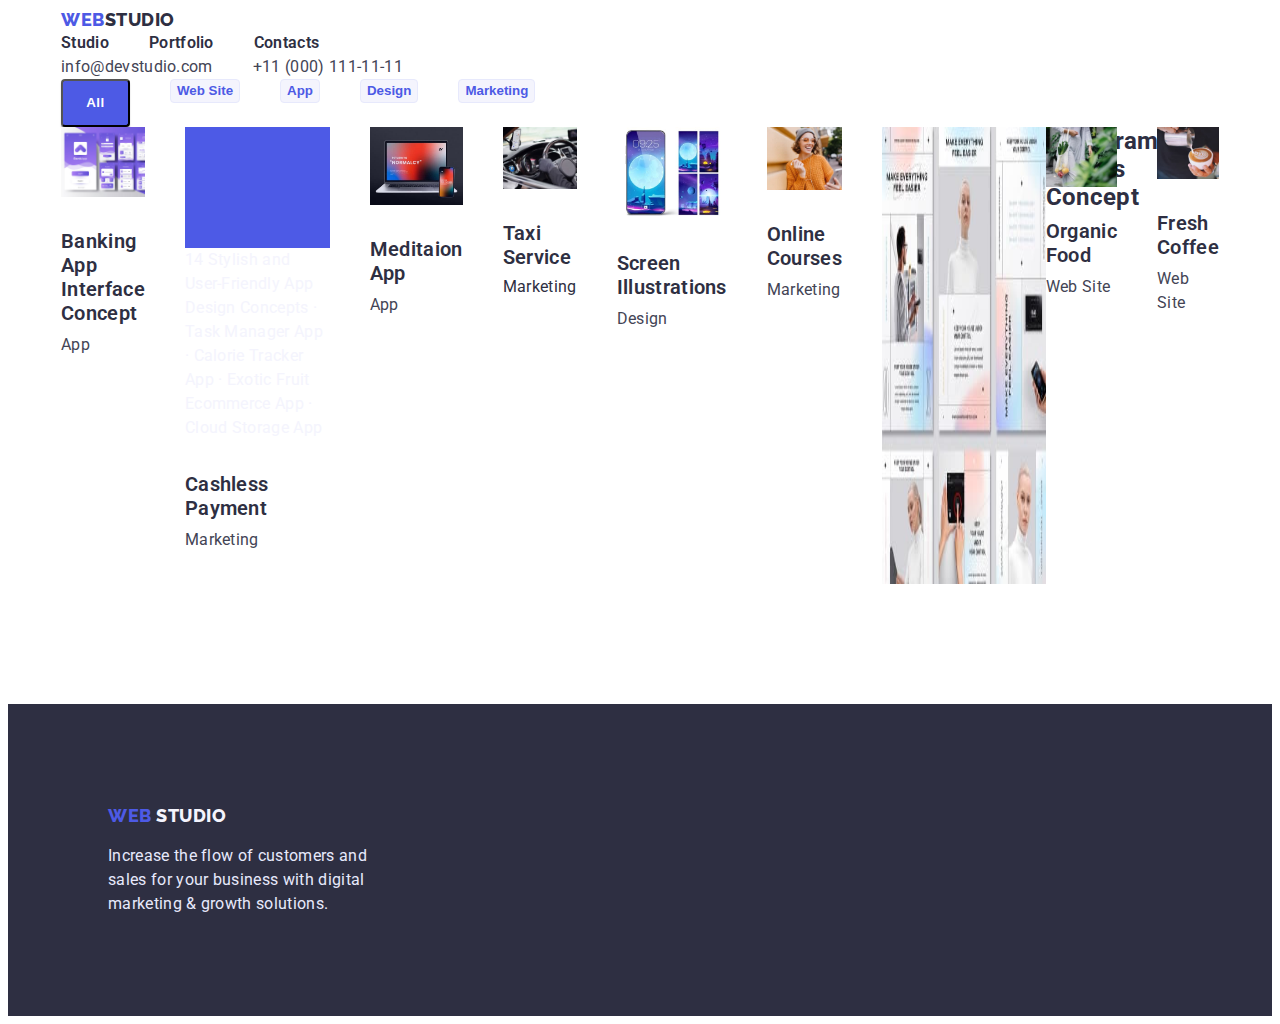
==== portfolio.html @ cc0084b7 "first try block model & flexbox" ====
<!DOCTYPE html>
<html lang="en">
  <head>
    <meta charset="UTF-8" />
    <meta http-equiv="X-UA-Compatible" content="IE=edge" />
    <meta name="viewport" content="width=device-width, initial-scale=1.0" />
    <!-- fonts -->
    <link rel="preconnect" href="https://fonts.googleapis.com" />
    <link rel="preconnect" href="https://fonts.gstatic.com" crossorigin />
    <link
      href="https://fonts.googleapis.com/css2?family=Raleway:wght@800&family=Roboto:wght@400;500;700;900&display=swap"
      rel="stylesheet"
    />
      <!-- normalize -->
      <link rel="stylesheet" href="https://cdnjs.cloudflare.com/ajax/libs/modern-normalize/1.1.0/modern-normalize.min.css"
        integrity="sha512-wpPYUAdjBVSE4KJnH1VR1HeZfpl1ub8YT/NKx4PuQ5NmX2tKuGu6U/JRp5y+Y8XG2tV+wKQpNHVUX03MfMFn9Q=="
        crossorigin="anonymous" referrerpolicy="no-referrer" />
        <!-- styles -->
    <link rel="stylesheet" href="./css/styles.css" />
    <title>Portfolio</title>
  </head>
  <body>
    <header class="page-header">
      <div class="container">
      <nav class="page-navigation">
        <a class="logo" href="./portfolio.html"><span class="logo-web-text">WEB</span>STUDIO</a>
        <ul class="menu list">
          <li class="menu-item">
            <a class="menu-link link" href="./index.html">Studio</a>
          </li>
          <li class="menu-item">
            <a class="menu-link link" href="./portfolio.html">Portfolio</a>
          </li>
          <li class="menu-item">
            <a class="menu-link link" href="./portfolio.html">Contacts</a>
          </li>
        </ul>
      </nav>
      <ul class="menu list">
        <li class="menu-item">
          <a class="contact-link link" href="mailto:info@devstudio.com">info@devstudio.com</a>
        </li>
        <li class="menu-item">
          <a class="contact-link link" href="tel:+11(000)1111111">+11 (000) 111-11-11</a>
        </li>
      </ul>
      </div>
    </header>
    <!--Main-->
    <main>
      <section>
        <!-- <h1>Portfolio</h1> -->
        <div class="container">
        <ul class="menu list">
          <li class="menu-item"><button class="button-all" type="button">All</button></li>
          <li class="menu-item"><button class="buttons" type="button">Web Site</button></li>
          <li class="menu-item"><button class="buttons" type="button">App</button></li>
          <li class="menu-item"><button class="buttons" type="button">Design</button></li>
          <li class="menu-item"><button class="buttons" type="button">Marketing</button></li>
          </ul>
          <ul class="menu list">
          <li class="menu-item">
            <img width="360" height="300" src="./images/photo-8.jpg" alt="Banking App" />
            <h2 class="portfolio-item">Banking App Interface Concept</h2>
            <p class="portfolio-item-dep">App</p>
          </li>
          <li class="menu-item">
            <img width="360" height="300" src="./images/photo-9.jpg" alt="Violet Color" />
            <p class="portfolio-text">
              14 Stylish and User-Friendly App Design Concepts · Task Manager App · Calorie Tracker
              App · Exotic Fruit Ecommerce App · Cloud Storage App
            </p>
            <h2 class="portfolio-item">Cashless Payment</h2>
            <p class="portfolio-item-dep">Marketing</p>
          </li>
          <li class="menu-item">
            <img width="360" height="300" src="./images/photo-10.jpg" alt="Mediation App" />
            <h2 class="portfolio-item">Meditaion App</h2>
            <p class="portfolio-item-dep">App</p>
          </li>
          <li class="menu-item">
            <img width="360" height="300" src="./images/photo-11.jpg" alt="Taxi Service" />
            <h2 class="portfolio-item">Taxi Service</h2>
            <p class="portfolio-ite-dep">Marketing</p>
          </li>
          <li class="menu-item">
            <img width="360" height="300" src="./images/photo-12.jpg" alt="Screen Illustrations" />
            <h2 class="portfolio-item">Screen Illustrations</h2>
            <p class="portfolio-item-dep">Design</p>
          </li>
          <li class="menu-item">
            <img width="360" height="300" src="./images/photo-13.jpg" alt="Online Courses" />
            <h2 class="portfolio-item">Online Courses</h2>
            <p class="portfolio-item-dep">Marketing</p>
          </li>
          <li class="menu -item">
            <img
              width="360"
              height="300"
              src="./images/photo-14.jpg"
              alt="Instagram Stories Concept"
            />
            <h2 class="portfolio-items">Instagram Stories Concept</h2>
            <p class="portfolio-item-dep">Design</p>
          </li>
          <li class="menu-item">
            <img width="360" height="300" src="./images/photo-15.jpg" alt="Organic Food" />
            <h2 class="portfolio-item">Organic Food</h2>
            <p class="portfolio-item-dep">Web Site</p>
          </li>
          <li class="menu-item">
            <img width="360" height="300" src="./images/photo-16.jpg" alt="Fresh Coffee" />
            <h2 class="portfolio-item">Fresh Coffee</h2>
            <p class="portfolio-item-dep">Web Site</p>
          </li>
        </ul>
        </div>
      </section>
    </main>
    <!-- Footer -->
    <footer class="footer">
      <div class=" container">
      <a class="logo" href="/portfolio.html"
        ><span class="logo-web-text">WEB</span> <span class="logo-web-text-footer">STUDIO</span></a
      >
      <p class="footer-text">
        Increase the flow of customers and sales for your business with digital marketing & growth
        solutions.
      </p>
      </div>
    </footer>
  </body>
</html>
---- css/styles.css ----
:root {
  --primary-text-color: #2e2f42;
  --secondary-text-color: #434455;
  --title-text-color: #ffffff;
  --accent-color: #4d5ae5;
  --subtitle-text: #8e8f99;
  --light-background: #f4f4fd;
  --secondary-accent-color: #e7e9fc;
  --primary-margin-btwn-items: 24px;
}
/* reset */
::after,
::before {
  box-sizing: border-box;
}

h1,
h2,
h3,
h4,
p {
  margin-top: 0;
  margin-bottom: 0;
}

ul,
ol {
  margin-top: 0;
  margin-bottom: 0;
  padding-left: 0;
}

img {
  display: block;
  max-width: 100%;
  height: auto;
}
button {
  cursor: pointer;
  border: 1px solod transparent;
  border-radius: 6px;
}
body {
  font-family: 'Roboto', sans-serif;
  letter-spacing: 0.02em;
  color: var(--primary-text-color);
  background-color: var(--title-text-color);
  font-size: 16px;
}
.list {
  list-style: none;
}
.link {
  text-decoration: none;
  color:inherit;
}
.container {
  width: 1158px;
  /* padding: 15px 0; */
  margin-left:auto;
  margin-right: auto;
}
/*==================== COMPONENTS ==============*/
.menu-link:hover,
.menu-list:focus,
.contact-link:hover {
  color: var(--accent-color);
}
/*==================== /COMPONENTS ==============*/

/* =============== HEADER ====================*/
.menu {
  display: flex;
 
  
}

.logo {



  font-family: 'Raleway', sans-serif;
  font-weight: 800;
  font-size: 18px;
  line-height: 1.3;
  letter-spacing: 0.03em;
  text-decoration: none;

  color: var(--primary-text-color);
}
.logo-web-text {
  
  color: var(--accent-color);
}
.menu-link {

  font-weight: 600;
  line-height: 1.5;
  color: var(--primary-text-color);
}

.menu .menu-link:not last {
  margin-right: 40px;
}
.menu-item {
margin-right: 40px;
}

.menu .menu-item:last-child{
  margin-right: 0;
}
.menu-list {


  
  font-weight: 600;
  line-height: 1.5;
}
.contact-link {
  display: flex;
   


  line-height: 1.5;
  color: var(--secondary-text-color);
}
/* ============= /HEADER ====================*/

/* ================ HERO =======================*/
.hero {
  background: var(--primary-text-color);
  margin-bottom: 120px;
}
.hero-title {
  width: 492px;
  height: 120px;
  margin-bottom: 48px;
  text-align: center;


  font-weight: 600;
  font-size: 56px;
  line-height: 1.1;

  color: var(--title-text-color);
}
.modal-btn {
  display: inline-block;
  height: 51px;
  min-width: 170px;
  padding: 16px 32px; 
 

  text-align: center;
  font-weight: 600;
  line-height: 1.2;
  display: flex;
  align-items: center;
  letter-spacing: 0.04em;

  background-color: var(--accent-color);
  color: var(--title-text-color);

  box-shadow: 0px 4px 4px rgba(0, 0, 0, 0.15);
  border: 1px solid var(--accent-color) border-radius: 4px;
}
/* ================ /HERO =======================*/

/* =============== ABOUT =====================*/

.about-title {
width: 264px;
  height: 24px;
  margin-bottom: 8px;

  font-weight: 600;
  font-size: 20px;
  line-height: 1.2;

  color: var(--primary-text-color);
}



.about-description {
  line-height: 1.5;
  margin-bottom: 120px;
  width: 264px;
  height: 32px;

  color: var(--secondary-text-color);
}
/* ============= /ABOUT =====================*/

/* ============= SERVICES =====================*/
.section-title {
text-align: center;
margin-bottom: 72px;
padding-top: 120px;



  font-weight: 600;
  font-size: 36px;
  line-height: 1.1;
  text-transform: capitalize;
  color: var(--primary-text-color);
}
/* ============= /SERVICES =====================*/

/* ============= TEAM =====================*/
.team {
  background-color: var(--light-background);

}
.team-name {
margin-top: 32px;
margin-bottom: 8px;


font-weight: 600;
font-size: 20px;
line-height: 1.2;
color: var(--primary-text-color);
text-align: center;
}
.team-position {
  margin-bottom: 32px;
  text-align: center;

  line-height: 1.5;
  color: var(--secondary-text-color);
}

.menu-list {
  display: flex;

}
/* ============= /TEAM =====================*/

/* ============= FOOTER =====================*/
.footer {
  padding: 100px;
  margin-top: 120px;




  
  background: var(--primary-text-color);
}
.logo-web-text-footer {
  font-family: 'Raleway';
  font-weight: 800;
  font-size: 18px;
  line-height: 1.2;
  letter-spacing: 0.03em;

  color: var(--light-background);
}
.footer-text {
width: 264px;
height: 72px;
margin-top: 16px;
/* margin-bottom: 100px; */


  line-height: 1.5;
  color: var(--secondary-accent-color);
}
/* ============= /FOOTER =====================*/
/* ============= PORTFOLIO ===========*/
.button-all {
  font-weight: 600;
  line-height: 1.5;
  letter-spacing: 0.04em;
  cursor: pointer;
  background-color: var(--accent-color);
  color: var(--title-text-color);
  display: flex;
  flex-direction: row;
  align-items: flex-start;
  padding: 8px 16px;
  display: inline-block;
  
  width: 69px;
  height: 48px;
  box-shadow: 0px 3px 1px rgba(0, 0, 0, 0.1), 0px 2px 1px rgba(0, 0, 0, 0.08), 0px 2px 2px rgba(0, 0, 0, 0.12);
  border-radius: 4px;
}

.buttons {
  font-weight: 600;
  line-height: 1.5;
  cursor: pointer;
  color: var(--accent-color);
  background-color: var(--light-background);
  border: 1px solid #E7E9FC;
    border-radius: 4px;
    min-width: fit-content;
}
.portfolio-text {
  line-height: 1.5;

  color: var(--light-background);
}


.portfolio-item {
margin-top: 32px;
margin-bottom: 8px;


  font-weight: 600;
  font-size: 20px;
  line-height: 1.2;
  color: var(--primary-text-color);
}

.portfolio-item-dep {
margin-bottom: 32px;



  line-height: 1.5;
  color: var(--secondary-text-color);
}
/* ============= /PORTFOLIO ===========*/
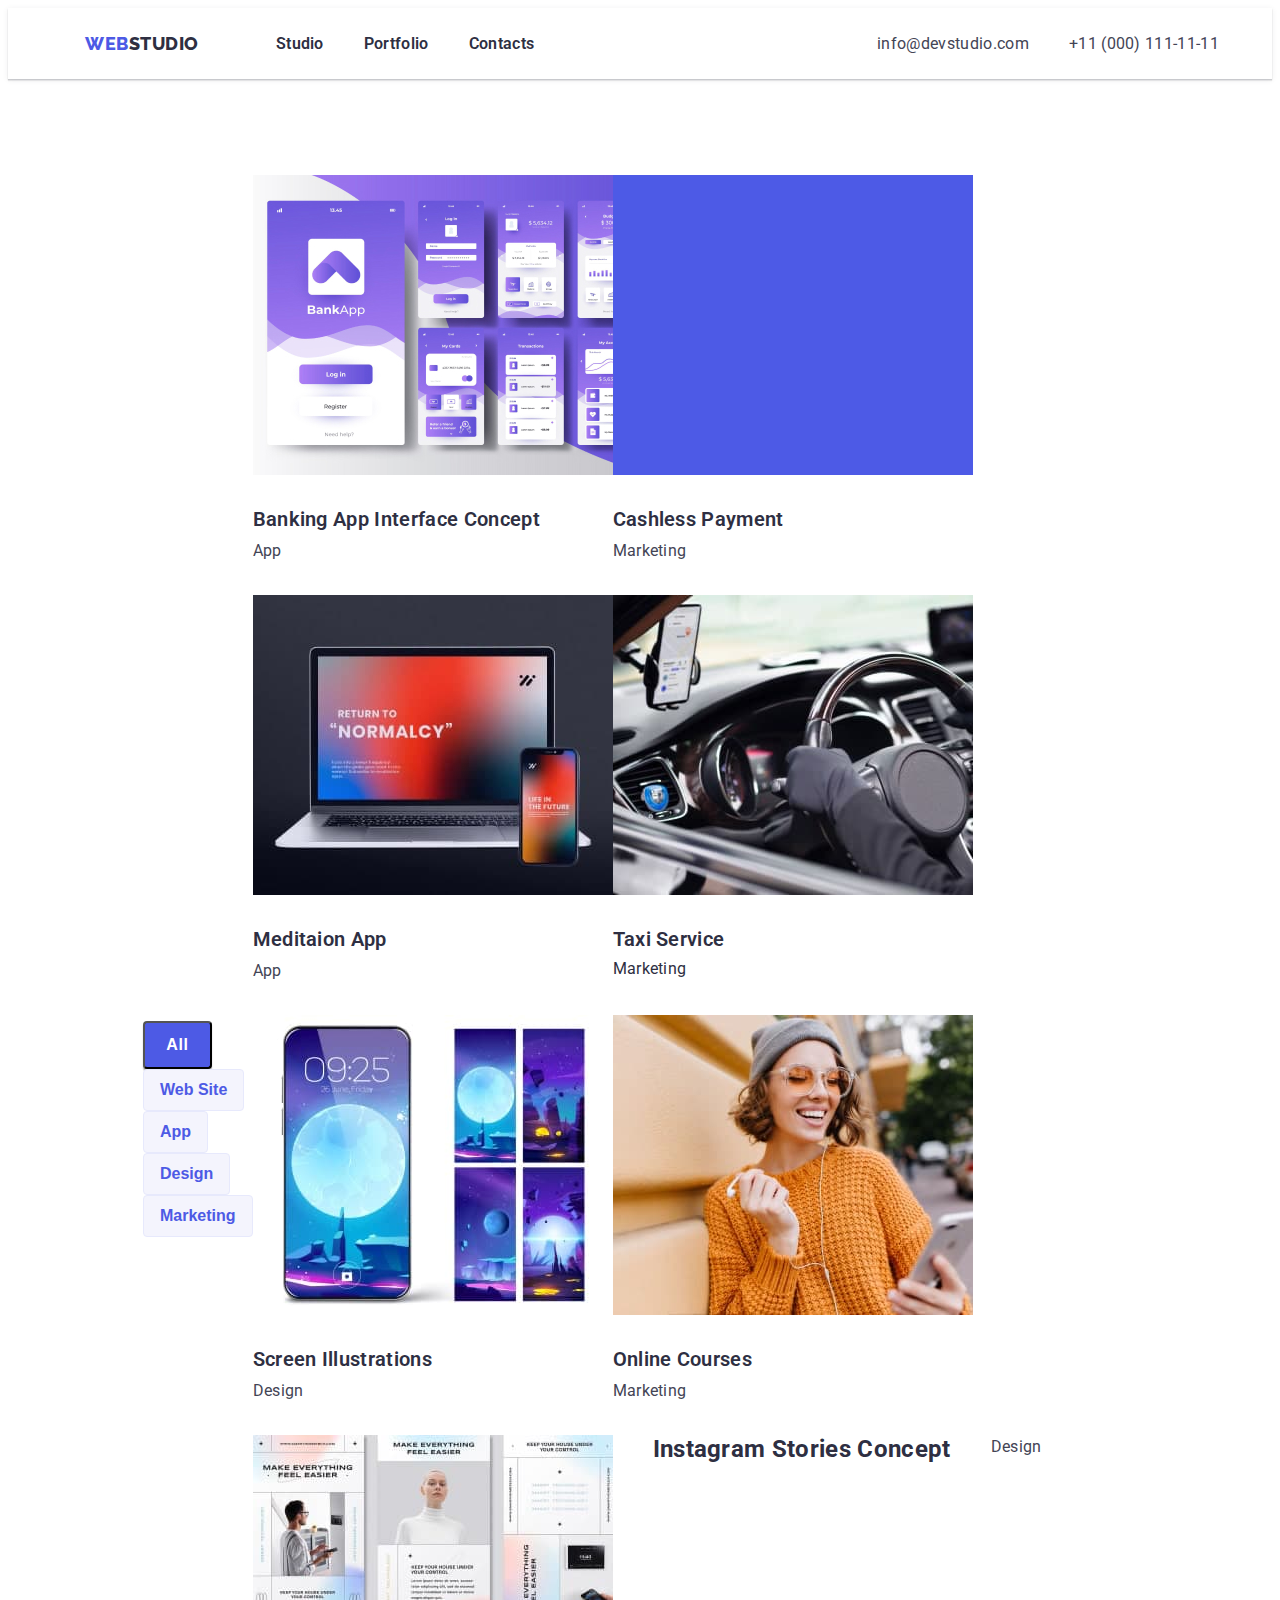
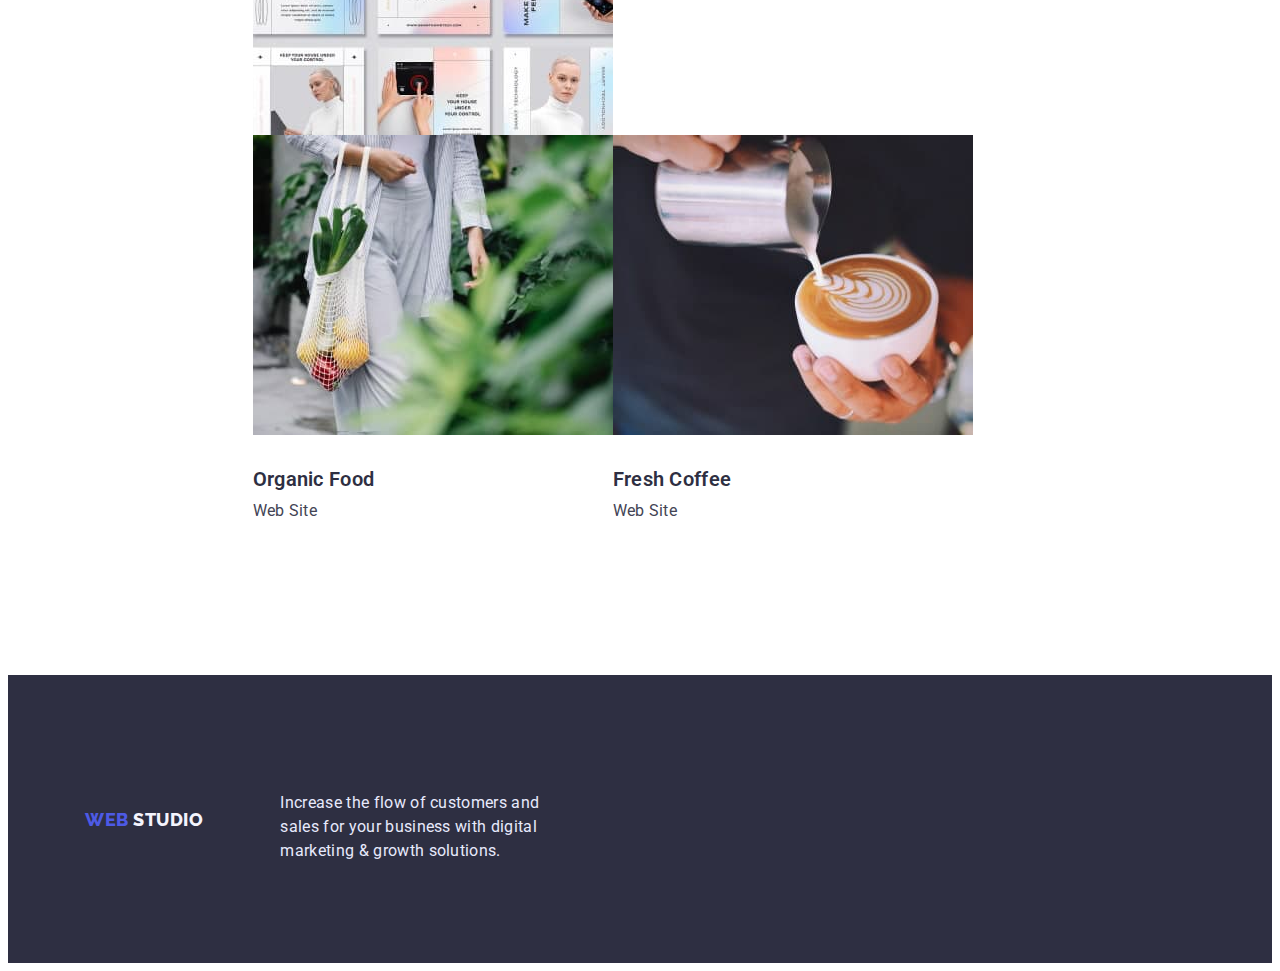
==== commit 0334b11d: "Fixed header and about. Other section still off" ====
--- a/portfolio.html
+++ b/portfolio.html
@@ -48,17 +48,17 @@
     </header>
     <!--Main-->
     <main>
-      <section>
+      <section class="section portfolio">
         <!-- <h1>Portfolio</h1> -->
         <div class="container">
-        <ul class="menu list">
+        <ul class="portfolio-menu list">
           <li class="menu-item"><button class="button-all" type="button">All</button></li>
           <li class="menu-item"><button class="buttons" type="button">Web Site</button></li>
           <li class="menu-item"><button class="buttons" type="button">App</button></li>
           <li class="menu-item"><button class="buttons" type="button">Design</button></li>
           <li class="menu-item"><button class="buttons" type="button">Marketing</button></li>
           </ul>
-          <ul class="menu list">
+          <ul class="portfolios list">
           <li class="menu-item">
             <img width="360" height="300" src="./images/photo-8.jpg" alt="Banking App" />
             <h2 class="portfolio-item">Banking App Interface Concept</h2>
@@ -66,10 +66,10 @@
           </li>
           <li class="menu-item">
             <img width="360" height="300" src="./images/photo-9.jpg" alt="Violet Color" />
-            <p class="portfolio-text">
+            <!-- <p class="portfolio-text">
               14 Stylish and User-Friendly App Design Concepts · Task Manager App · Calorie Tracker
               App · Exotic Fruit Ecommerce App · Cloud Storage App
-            </p>
+            </p> -->
             <h2 class="portfolio-item">Cashless Payment</h2>
             <p class="portfolio-item-dep">Marketing</p>
           </li>
--- a/css/styles.css
+++ b/css/styles.css
@@ -56,9 +56,11 @@
 }
 .container {
   width: 1158px;
-  /* padding: 15px 0; */
-  margin-left:auto;
-  margin-right: auto;
+  padding: 0 15px;
+ margin: 0 auto;
+}
+.section {
+  padding: 120px 0;
 }
 /*==================== COMPONENTS ==============*/
 .menu-link:hover,
@@ -69,16 +71,21 @@
 /*==================== /COMPONENTS ==============*/
 
 /* =============== HEADER ====================*/
-.menu {
+.page-header {
+box-shadow: 0px 2px 1px rgba(46, 47, 66, 0.08), 0px 1px 1px rgba(46, 47, 66, 0.16), 0px 1px 6px rgba(46, 47, 66, 0.08);
+}
+
+.container, 
+.page-navigation {
   display: flex;
- 
-  
-}
+  align-items: center;
+  margin-right: auto;
+}
+
 
 .logo {
-
-
-
+  margin: 24px;
+  margin-right: 77px;
   font-family: 'Raleway', sans-serif;
   font-weight: 800;
   font-size: 18px;
@@ -92,123 +99,101 @@
   
   color: var(--accent-color);
 }
+.menu {
+  display: flex;
+  gap: 40px;
+
+}
 .menu-link {
-
-  font-weight: 600;
-  line-height: 1.5;
-  color: var(--primary-text-color);
-}
-
-.menu .menu-link:not last {
-  margin-right: 40px;
-}
-.menu-item {
-margin-right: 40px;
-}
-
-.menu .menu-item:last-child{
-  margin-right: 0;
-}
+  font-weight: 600;
+  line-height: 1.5;
+  color: var(--primary-text-color);
+}
+
 .menu-list {
-
-
-  
   font-weight: 600;
   line-height: 1.5;
 }
 .contact-link {
-  display: flex;
-   
-
-
+  display: box;
+  padding: 24px 0;
   line-height: 1.5;
   color: var(--secondary-text-color);
 }
 /* ============= /HEADER ====================*/
 
 /* ================ HERO =======================*/
+
 .hero {
+  padding: 192px auto;
+  text-align: center;
   background: var(--primary-text-color);
-  margin-bottom: 120px;
+}
+.section {
+  padding: 120px;
 }
 .hero-title {
   width: 492px;
-  height: 120px;
-  margin-bottom: 48px;
+  margin: 0 auto 48px;
   text-align: center;
-
-
   font-weight: 600;
   font-size: 56px;
-  line-height: 1.1;
-
+  line-height: 1.07;
+  letter-spacing: 0.02em;
   color: var(--title-text-color);
 }
 .modal-btn {
   display: inline-block;
-  height: 51px;
-  min-width: 170px;
   padding: 16px 32px; 
- 
-
-  text-align: center;
   font-weight: 600;
   line-height: 1.2;
-  display: flex;
-  align-items: center;
   letter-spacing: 0.04em;
-
   background-color: var(--accent-color);
   color: var(--title-text-color);
-
   box-shadow: 0px 4px 4px rgba(0, 0, 0, 0.15);
-  border: 1px solid var(--accent-color) border-radius: 4px;
+  border: 1px solid var(--accent-color);border-radius: 4px;
 }
 /* ================ /HERO =======================*/
 
 /* =============== ABOUT =====================*/
-
+.about {
+  padding-bottom: 0;
+}
 .about-title {
 width: 264px;
   height: 24px;
   margin-bottom: 8px;
-
   font-weight: 600;
   font-size: 20px;
   line-height: 1.2;
-
-  color: var(--primary-text-color);
-}
-
-
-
+  color: var(--primary-text-color);
+}
 .about-description {
   line-height: 1.5;
-  margin-bottom: 120px;
-  width: 264px;
-  height: 32px;
-
   color: var(--secondary-text-color);
+  gap: 24px;
 }
 /* ============= /ABOUT =====================*/
 
 /* ============= SERVICES =====================*/
+
 .section-title {
+margin-bottom: 72px;
+font-weight: 600;
+font-size: 36px;
+line-height: 1.1;
+text-transform: capitalize;
+color: var(--primary-text-color);
 text-align: center;
-margin-bottom: 72px;
-padding-top: 120px;
-
-
-
-  font-weight: 600;
-  font-size: 36px;
-  line-height: 1.1;
-  text-transform: capitalize;
-  color: var(--primary-text-color);
+}
+
+.menu-item {
+
 }
 /* ============= /SERVICES =====================*/
 
 /* ============= TEAM =====================*/
+
 .team {
   background-color: var(--light-background);
 
@@ -216,8 +201,6 @@
 .team-name {
 margin-top: 32px;
 margin-bottom: 8px;
-
-
 font-weight: 600;
 font-size: 20px;
 line-height: 1.2;
@@ -240,49 +223,46 @@
 
 /* ============= FOOTER =====================*/
 .footer {
-  padding: 100px;
-  margin-top: 120px;
-
-
-
-
-  
+  padding: 100px 0;
   background: var(--primary-text-color);
 }
 .logo-web-text-footer {
-  font-family: 'Raleway';
+  font-family: 'Raleway', sans-serif;
   font-weight: 800;
   font-size: 18px;
   line-height: 1.2;
   letter-spacing: 0.03em;
-
   color: var(--light-background);
 }
 .footer-text {
 width: 264px;
 height: 72px;
 margin-top: 16px;
-/* margin-bottom: 100px; */
-
-
-  line-height: 1.5;
-  color: var(--secondary-accent-color);
+line-height: 1.5;
+color: var(--secondary-accent-color);
 }
 /* ============= /FOOTER =====================*/
 /* ============= PORTFOLIO ===========*/
+.portfolio {
+  padding-top: 96px;
+}
+.portfolio-menu {
+
+ justify-content: center;
+ margin-bottom: 72px;
+}
 .button-all {
-  font-weight: 600;
+display: inline-block;
+  flex-direction: row;
+  align-items: flex-start;
+  padding: 8px 16px;
+  font-weight: 600;
+  font-size: 16px;
   line-height: 1.5;
   letter-spacing: 0.04em;
   cursor: pointer;
   background-color: var(--accent-color);
   color: var(--title-text-color);
-  display: flex;
-  flex-direction: row;
-  align-items: flex-start;
-  padding: 8px 16px;
-  display: inline-block;
-  
   width: 69px;
   height: 48px;
   box-shadow: 0px 3px 1px rgba(0, 0, 0, 0.1), 0px 2px 1px rgba(0, 0, 0, 0.08), 0px 2px 2px rgba(0, 0, 0, 0.12);
@@ -290,27 +270,34 @@
 }
 
 .buttons {
-  font-weight: 600;
+  display: inline-block;
+  padding: 8px 16px;
+  border: 1px solid #E7E9FC;
+  border-radius: 4px;
+  font-weight: 600;
+  font-size: 16px;
   line-height: 1.5;
   cursor: pointer;
   color: var(--accent-color);
   background-color: var(--light-background);
-  border: 1px solid #E7E9FC;
-    border-radius: 4px;
+ 
     min-width: fit-content;
-}
-.portfolio-text {
+  
+}
+/* .portfolio-text {
   line-height: 1.5;
 
   color: var(--light-background);
-}
-
-
+} */
+
+.portfolios {
+  display: flex;
+  flex-wrap: wrap;
+  margin-right: 24px;
+}
 .portfolio-item {
 margin-top: 32px;
 margin-bottom: 8px;
-
-
   font-weight: 600;
   font-size: 20px;
   line-height: 1.2;
@@ -319,10 +306,7 @@
 
 .portfolio-item-dep {
 margin-bottom: 32px;
-
-
-
-  line-height: 1.5;
-  color: var(--secondary-text-color);
+line-height: 1.5;
+color: var(--secondary-text-color);
 }
 /* ============= /PORTFOLIO ===========*/
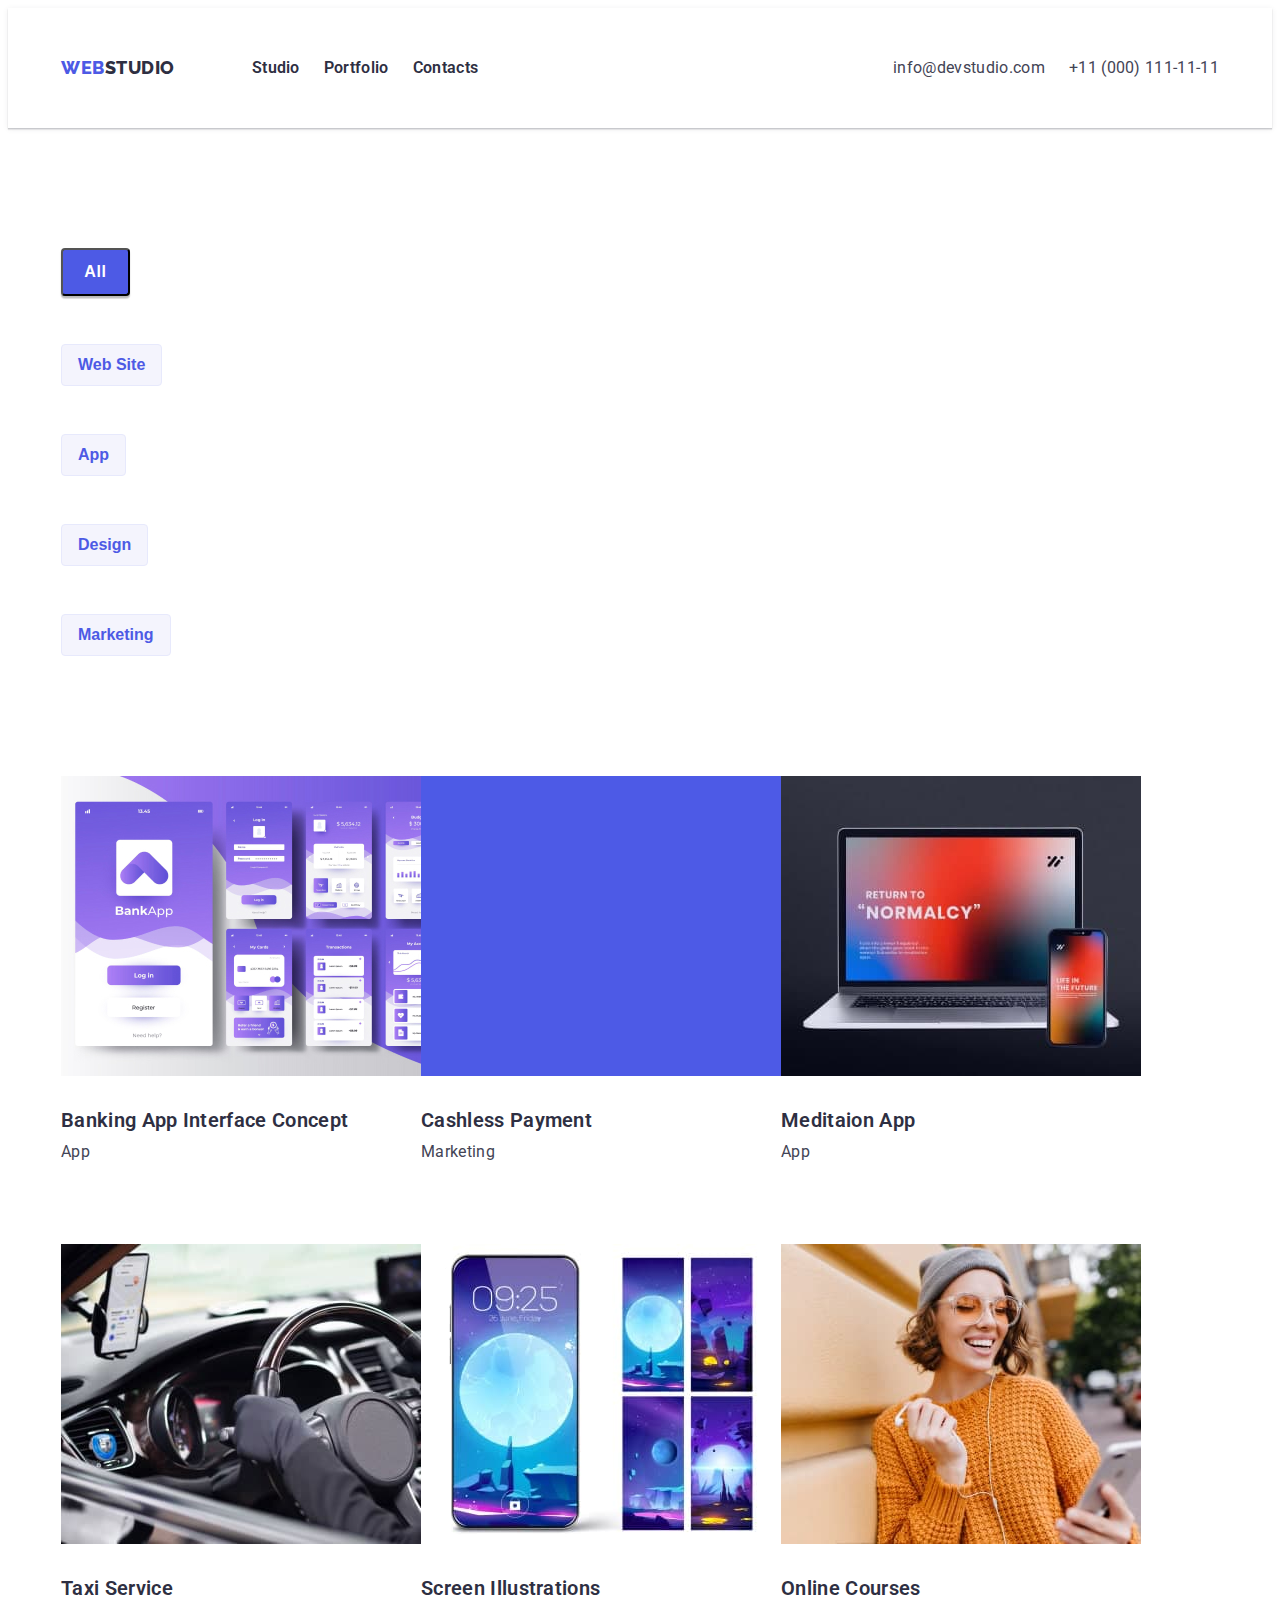
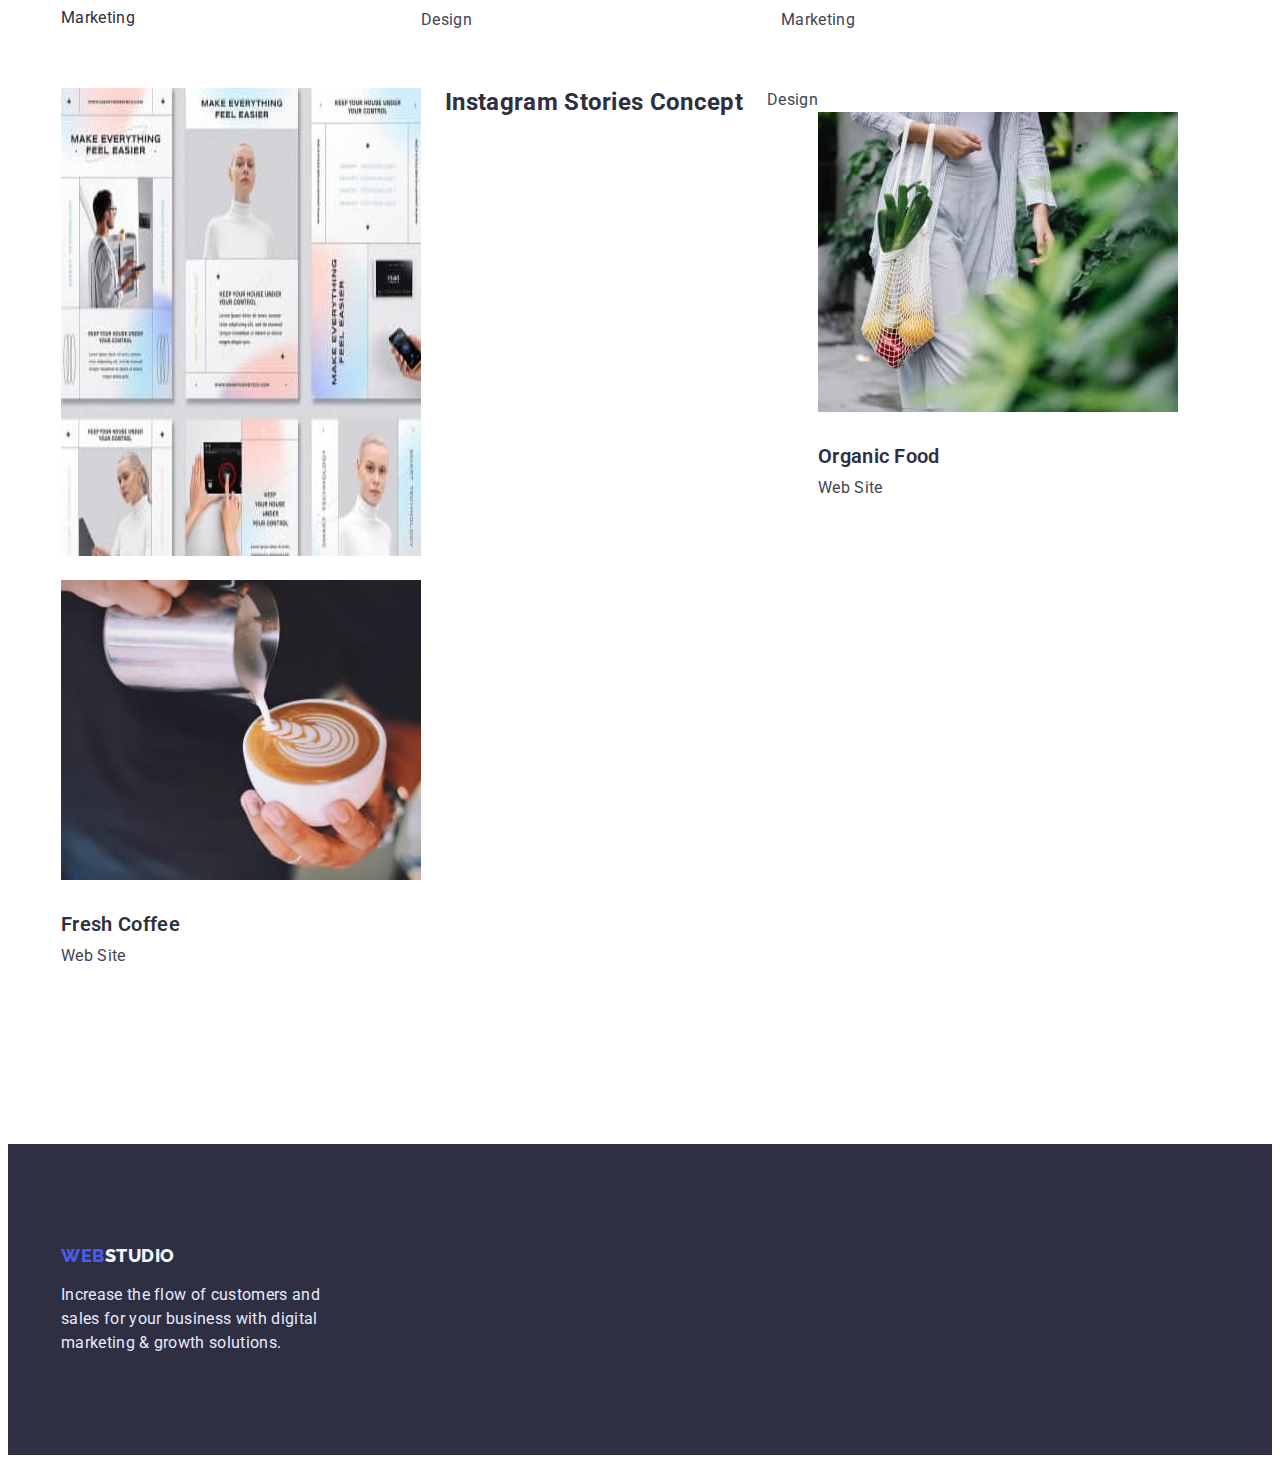
==== commit 1c259035: "fixed studio page css" ====
--- a/portfolio.html
+++ b/portfolio.html
@@ -21,7 +21,7 @@
   </head>
   <body>
     <header class="page-header">
-      <div class="container">
+      <div class="container main-nav">
       <nav class="page-navigation">
         <a class="logo" href="./portfolio.html"><span class="logo-web-text">WEB</span>STUDIO</a>
         <ul class="menu list">
@@ -121,7 +121,7 @@
     <footer class="footer">
       <div class=" container">
       <a class="logo" href="/portfolio.html"
-        ><span class="logo-web-text">WEB</span> <span class="logo-web-text-footer">STUDIO</span></a
+        ><span class="logo-web-text">WEB</span><span class="logo-web-text-footer">STUDIO</span></a
       >
       <p class="footer-text">
         Increase the flow of customers and sales for your business with digital marketing & growth
--- a/css/styles.css
+++ b/css/styles.css
@@ -72,19 +72,23 @@
 
 /* =============== HEADER ====================*/
 .page-header {
+  padding: 24px 0;
 box-shadow: 0px 2px 1px rgba(46, 47, 66, 0.08), 0px 1px 1px rgba(46, 47, 66, 0.16), 0px 1px 6px rgba(46, 47, 66, 0.08);
 }
-
-.container, 
-.page-navigation {
+.main-nav {
   display: flex;
   align-items: center;
   margin-right: auto;
 }
 
+.page-navigation {
+  display: flex;
+  align-items: center;
+  margin-right: auto;
+}
+
 
 .logo {
-  margin: 24px;
   margin-right: 77px;
   font-family: 'Raleway', sans-serif;
   font-weight: 800;
@@ -101,7 +105,7 @@
 }
 .menu {
   display: flex;
-  gap: 40px;
+  gap: 24px;
 
 }
 .menu-link {
@@ -125,15 +129,14 @@
 /* ================ HERO =======================*/
 
 .hero {
-  padding: 192px auto;
+  padding: 192px 0;
   text-align: center;
   background: var(--primary-text-color);
 }
-.section {
-  padding: 120px;
-}
+
+
 .hero-title {
-  width: 492px;
+  width: 500px;
   margin: 0 auto 48px;
   text-align: center;
   font-weight: 600;
@@ -174,7 +177,18 @@
   gap: 24px;
 }
 /* ============= /ABOUT =====================*/
-
+.visually-hidden {
+  position: absolute;
+  width: 1px;
+  height: 1px;
+  margin: -1px;
+  border:0;
+  padding: 0;
+  white-space: nowrap;
+  clip-path: insert (100%);
+  clip: rect (0 0 0 0);
+  overflow: hidden;
+}
 /* ============= SERVICES =====================*/
 
 .section-title {
@@ -188,7 +202,8 @@
 }
 
 .menu-item {
-
+padding-bottom: 24px;
+padding-top: 24px;
 }
 /* ============= /SERVICES =====================*/
 
@@ -196,8 +211,15 @@
 
 .team {
   background-color: var(--light-background);
-
-}
+}
+
+.menu-items {
+  padding-bottom: 32px;
+  background: #FFFFFF;
+  box-shadow: 0px 1px 6px rgba(46, 47, 66, 0.08), 0px 1px 1px rgba(46, 47, 66, 0.16), 0px 2px 1px rgba(46, 47, 66, 0.08);
+  border-radius: 0px 0px 4px 4px;
+}
+
 .team-name {
 margin-top: 32px;
 margin-bottom: 8px;
@@ -208,7 +230,7 @@
 text-align: center;
 }
 .team-position {
-  margin-bottom: 32px;
+
   text-align: center;
 
   line-height: 1.5;
@@ -225,6 +247,11 @@
 .footer {
   padding: 100px 0;
   background: var(--primary-text-color);
+}
+.footer .logo {
+  margin-right: 0;
+  margin-bottom: 16px;
+
 }
 .logo-web-text-footer {
   font-family: 'Raleway', sans-serif;
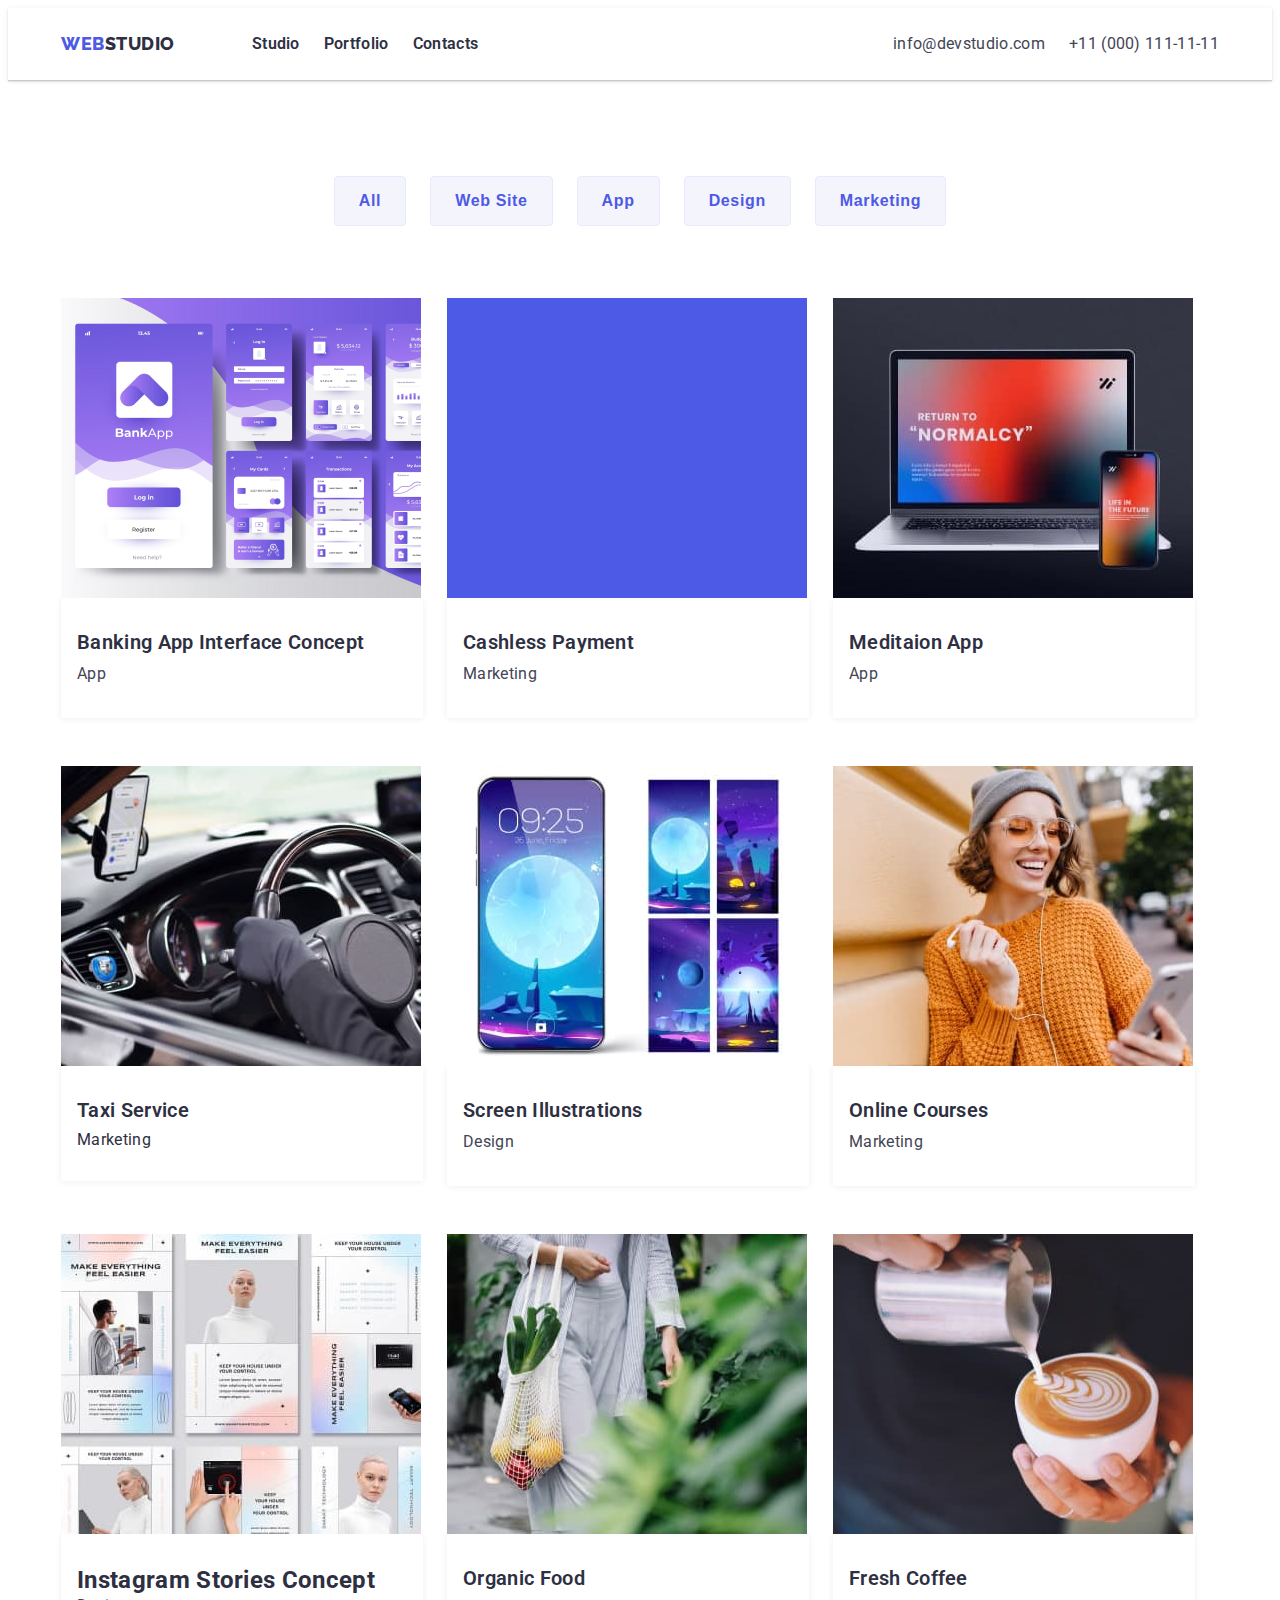
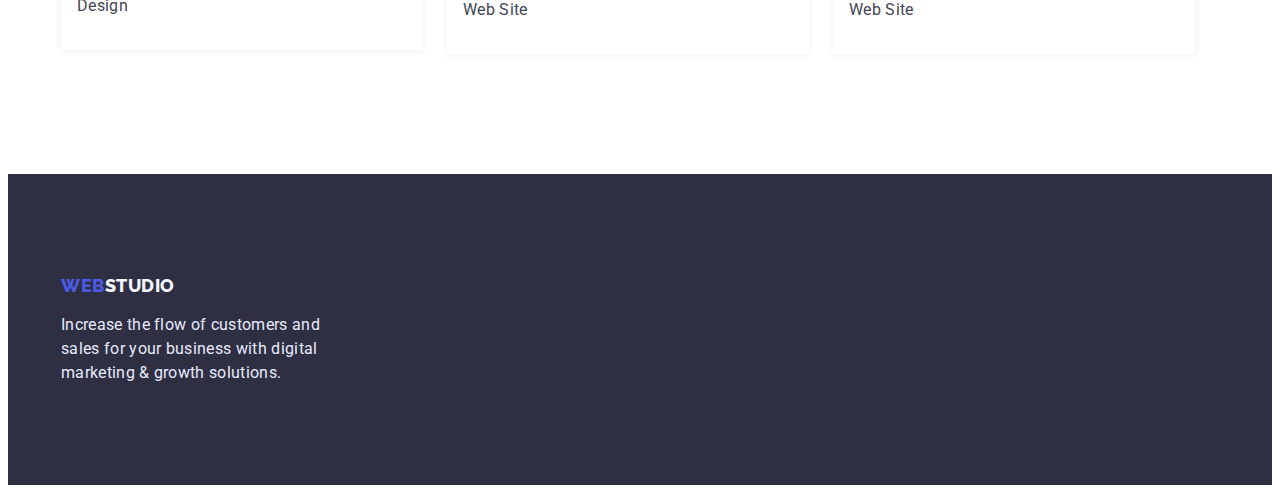
==== commit b687f5a3: "final fixings" ====
--- a/portfolio.html
+++ b/portfolio.html
@@ -11,39 +11,43 @@
       href="https://fonts.googleapis.com/css2?family=Raleway:wght@800&family=Roboto:wght@400;500;700;900&display=swap"
       rel="stylesheet"
     />
-      <!-- normalize -->
-      <link rel="stylesheet" href="https://cdnjs.cloudflare.com/ajax/libs/modern-normalize/1.1.0/modern-normalize.min.css"
-        integrity="sha512-wpPYUAdjBVSE4KJnH1VR1HeZfpl1ub8YT/NKx4PuQ5NmX2tKuGu6U/JRp5y+Y8XG2tV+wKQpNHVUX03MfMFn9Q=="
-        crossorigin="anonymous" referrerpolicy="no-referrer" />
-        <!-- styles -->
+    <!-- normalize -->
+    <link
+      rel="stylesheet"
+      href="https://cdnjs.cloudflare.com/ajax/libs/modern-normalize/1.1.0/modern-normalize.min.css"
+      integrity="sha512-wpPYUAdjBVSE4KJnH1VR1HeZfpl1ub8YT/NKx4PuQ5NmX2tKuGu6U/JRp5y+Y8XG2tV+wKQpNHVUX03MfMFn9Q=="
+      crossorigin="anonymous"
+      referrerpolicy="no-referrer"
+    />
+    <!-- styles -->
     <link rel="stylesheet" href="./css/styles.css" />
     <title>Portfolio</title>
   </head>
   <body>
     <header class="page-header">
       <div class="container main-nav">
-      <nav class="page-navigation">
-        <a class="logo" href="./portfolio.html"><span class="logo-web-text">WEB</span>STUDIO</a>
+        <nav class="page-navigation">
+          <a class="logo" href="./portfolio.html"><span class="logo-web-text">WEB</span>STUDIO</a>
+          <ul class="menu list">
+            <li class="menu-item">
+              <a class="menu-link link" href="./index.html">Studio</a>
+            </li>
+            <li class="menu-item">
+              <a class="menu-link link" href="./portfolio.html">Portfolio</a>
+            </li>
+            <li class="menu-item">
+              <a class="menu-link link" href="./portfolio.html">Contacts</a>
+            </li>
+          </ul>
+        </nav>
         <ul class="menu list">
           <li class="menu-item">
-            <a class="menu-link link" href="./index.html">Studio</a>
+            <a class="contact-link link" href="mailto:info@devstudio.com">info@devstudio.com</a>
           </li>
           <li class="menu-item">
-            <a class="menu-link link" href="./portfolio.html">Portfolio</a>
-          </li>
-          <li class="menu-item">
-            <a class="menu-link link" href="./portfolio.html">Contacts</a>
+            <a class="contact-link link" href="tel:+11(000)1111111">+11 (000) 111-11-11</a>
           </li>
         </ul>
-      </nav>
-      <ul class="menu list">
-        <li class="menu-item">
-          <a class="contact-link link" href="mailto:info@devstudio.com">info@devstudio.com</a>
-        </li>
-        <li class="menu-item">
-          <a class="contact-link link" href="tel:+11(000)1111111">+11 (000) 111-11-11</a>
-        </li>
-      </ul>
       </div>
     </header>
     <!--Main-->
@@ -51,82 +55,106 @@
       <section class="section portfolio">
         <!-- <h1>Portfolio</h1> -->
         <div class="container">
-        <ul class="portfolio-menu list">
-          <li class="menu-item"><button class="button-all" type="button">All</button></li>
-          <li class="menu-item"><button class="buttons" type="button">Web Site</button></li>
-          <li class="menu-item"><button class="buttons" type="button">App</button></li>
-          <li class="menu-item"><button class="buttons" type="button">Design</button></li>
-          <li class="menu-item"><button class="buttons" type="button">Marketing</button></li>
+          <h1 class="visually-hidden">Portfolio</h1>
+          <ul class="portfolio-menu list">
+            <li class="menu-item"><button class="button" type="button">All</button></li>
+            <li class="menu-item"><button class="button" type="button">Web Site</button></li>
+            <li class="menu-item"><button class="button" type="button">App</button></li>
+            <li class="menu-item"><button class="button" type="button">Design</button></li>
+            <li class="menu-item"><button class="button" type="button">Marketing</button></li>
           </ul>
           <ul class="portfolios list">
-          <li class="menu-item">
-            <img width="360" height="300" src="./images/photo-8.jpg" alt="Banking App" />
-            <h2 class="portfolio-item">Banking App Interface Concept</h2>
-            <p class="portfolio-item-dep">App</p>
-          </li>
-          <li class="menu-item">
-            <img width="360" height="300" src="./images/photo-9.jpg" alt="Violet Color" />
-            <!-- <p class="portfolio-text">
+            <li class="menu-portfolio">
+              <img width="360" height="300" src="./images/photo-8.jpg" alt="Banking App" />
+              <div class="description">
+                <h2 class="portfolio-item">Banking App Interface Concept</h2>
+                <p class="portfolio-item-dep">App</p>
+              </div>
+            </li>
+            <li class="menu-portfolio">
+              <img width="360" height="300" src="./images/photo-9.jpg" alt="Violet Color" />
+              <div class="description">
+                <!-- <p class="portfolio-text">
               14 Stylish and User-Friendly App Design Concepts · Task Manager App · Calorie Tracker
               App · Exotic Fruit Ecommerce App · Cloud Storage App
             </p> -->
-            <h2 class="portfolio-item">Cashless Payment</h2>
-            <p class="portfolio-item-dep">Marketing</p>
-          </li>
-          <li class="menu-item">
-            <img width="360" height="300" src="./images/photo-10.jpg" alt="Mediation App" />
-            <h2 class="portfolio-item">Meditaion App</h2>
-            <p class="portfolio-item-dep">App</p>
-          </li>
-          <li class="menu-item">
-            <img width="360" height="300" src="./images/photo-11.jpg" alt="Taxi Service" />
-            <h2 class="portfolio-item">Taxi Service</h2>
-            <p class="portfolio-ite-dep">Marketing</p>
-          </li>
-          <li class="menu-item">
-            <img width="360" height="300" src="./images/photo-12.jpg" alt="Screen Illustrations" />
-            <h2 class="portfolio-item">Screen Illustrations</h2>
-            <p class="portfolio-item-dep">Design</p>
-          </li>
-          <li class="menu-item">
-            <img width="360" height="300" src="./images/photo-13.jpg" alt="Online Courses" />
-            <h2 class="portfolio-item">Online Courses</h2>
-            <p class="portfolio-item-dep">Marketing</p>
-          </li>
-          <li class="menu -item">
-            <img
-              width="360"
-              height="300"
-              src="./images/photo-14.jpg"
-              alt="Instagram Stories Concept"
-            />
-            <h2 class="portfolio-items">Instagram Stories Concept</h2>
-            <p class="portfolio-item-dep">Design</p>
-          </li>
-          <li class="menu-item">
-            <img width="360" height="300" src="./images/photo-15.jpg" alt="Organic Food" />
-            <h2 class="portfolio-item">Organic Food</h2>
-            <p class="portfolio-item-dep">Web Site</p>
-          </li>
-          <li class="menu-item">
-            <img width="360" height="300" src="./images/photo-16.jpg" alt="Fresh Coffee" />
-            <h2 class="portfolio-item">Fresh Coffee</h2>
-            <p class="portfolio-item-dep">Web Site</p>
-          </li>
-        </ul>
+                <h2 class="portfolio-item">Cashless Payment</h2>
+                <p class="portfolio-item-dep">Marketing</p>
+              </div>
+            </li>
+            <li class="menu-portfolio">
+              <img width="360" height="300" src="./images/photo-10.jpg" alt="Mediation App" />
+              <div class="description">
+                <h2 class="portfolio-item">Meditaion App</h2>
+                <p class="portfolio-item-dep">App</p>
+              </div>
+            </li>
+            <li class="menu-portfolio">
+              <img width="360" height="300" src="./images/photo-11.jpg" alt="Taxi Service" />
+              <div class="description">
+                <h2 class="portfolio-item">Taxi Service</h2>
+                <p class="portfolio-ite-dep">Marketing</p>
+              </div>
+            </li>
+            <li class="menu-portfolio">
+              <img
+                width="360"
+                height="300"
+                src="./images/photo-12.jpg"
+                alt="Screen Illustrations"
+              />
+              <div class="description">
+                <h2 class="portfolio-item">Screen Illustrations</h2>
+                <p class="portfolio-item-dep">Design</p>
+              </div>
+            </li>
+            <li class="menu-portfolio">
+              <img width="360" height="300" src="./images/photo-13.jpg" alt="Online Courses" />
+              <div class="description">
+                <h2 class="portfolio-item">Online Courses</h2>
+                <p class="portfolio-item-dep">Marketing</p>
+              </div>
+            </li>
+            <li class="menu-portfolio">
+              <img
+                width="360"
+                height="300"
+                src="./images/photo-14.jpg"
+                alt="Instagram Stories Concept"
+              />
+              <div class="description">
+                <h2 class="portfolio-items">Instagram Stories Concept</h2>
+                <p class="portfolio-item-dep">Design</p>
+              </div>
+            </li>
+            <li class="menu-portfolio">
+              <img width="360" height="300" src="./images/photo-15.jpg" alt="Organic Food" />
+              <div class="description">
+                <h2 class="portfolio-item">Organic Food</h2>
+                <p class="portfolio-item-dep">Web Site</p>
+              </div>
+            </li>
+            <li class="menu-portfolio">
+              <img width="360" height="300" src="./images/photo-16.jpg" alt="Fresh Coffee" />
+              <div class="description">
+                <h2 class="portfolio-item">Fresh Coffee</h2>
+                <p class="portfolio-item-dep">Web Site</p>
+              </div>
+            </li>
+          </ul>
         </div>
       </section>
     </main>
     <!-- Footer -->
     <footer class="footer">
-      <div class=" container">
-      <a class="logo" href="/portfolio.html"
-        ><span class="logo-web-text">WEB</span><span class="logo-web-text-footer">STUDIO</span></a
-      >
-      <p class="footer-text">
-        Increase the flow of customers and sales for your business with digital marketing & growth
-        solutions.
-      </p>
+      <div class="container">
+        <a class="logo" href="/portfolio.html"
+          ><span class="logo-web-text">WEB</span><span class="logo-web-text-footer">STUDIO</span></a
+        >
+        <p class="footer-text">
+          Increase the flow of customers and sales for your business with digital marketing & growth
+          solutions.
+        </p>
       </div>
     </footer>
   </body>
--- a/css/styles.css
+++ b/css/styles.css
@@ -52,12 +52,12 @@
 }
 .link {
   text-decoration: none;
-  color:inherit;
+  color: inherit;
 }
 .container {
   width: 1158px;
   padding: 0 15px;
- margin: 0 auto;
+  margin: 0 auto;
 }
 .section {
   padding: 120px 0;
@@ -72,8 +72,9 @@
 
 /* =============== HEADER ====================*/
 .page-header {
-  padding: 24px 0;
-box-shadow: 0px 2px 1px rgba(46, 47, 66, 0.08), 0px 1px 1px rgba(46, 47, 66, 0.16), 0px 1px 6px rgba(46, 47, 66, 0.08);
+  padding: 24px;
+  box-shadow: 0px 2px 1px rgba(46, 47, 66, 0.08), 0px 1px 1px rgba(46, 47, 66, 0.16),
+    0px 1px 6px rgba(46, 47, 66, 0.08);
 }
 .main-nav {
   display: flex;
@@ -86,7 +87,6 @@
   align-items: center;
   margin-right: auto;
 }
-
 
 .logo {
   margin-right: 77px;
@@ -100,13 +100,11 @@
   color: var(--primary-text-color);
 }
 .logo-web-text {
-  
   color: var(--accent-color);
 }
 .menu {
   display: flex;
   gap: 24px;
-
 }
 .menu-link {
   font-weight: 600;
@@ -120,7 +118,6 @@
 }
 .contact-link {
   display: box;
-  padding: 24px 0;
   line-height: 1.5;
   color: var(--secondary-text-color);
 }
@@ -133,7 +130,6 @@
   text-align: center;
   background: var(--primary-text-color);
 }
-
 
 .hero-title {
   width: 500px;
@@ -147,14 +143,15 @@
 }
 .modal-btn {
   display: inline-block;
-  padding: 16px 32px; 
+  padding: 16px 32px;
   font-weight: 600;
   line-height: 1.2;
   letter-spacing: 0.04em;
   background-color: var(--accent-color);
   color: var(--title-text-color);
   box-shadow: 0px 4px 4px rgba(0, 0, 0, 0.15);
-  border: 1px solid var(--accent-color);border-radius: 4px;
+  border: 1px solid var(--accent-color);
+  border-radius: 4px;
 }
 /* ================ /HERO =======================*/
 
@@ -163,7 +160,7 @@
   padding-bottom: 0;
 }
 .about-title {
-width: 264px;
+  width: 264px;
   height: 24px;
   margin-bottom: 8px;
   font-weight: 600;
@@ -182,7 +179,7 @@
   width: 1px;
   height: 1px;
   margin: -1px;
-  border:0;
+  border: 0;
   padding: 0;
   white-space: nowrap;
   clip-path: insert (100%);
@@ -192,18 +189,18 @@
 /* ============= SERVICES =====================*/
 
 .section-title {
-margin-bottom: 72px;
-font-weight: 600;
-font-size: 36px;
-line-height: 1.1;
-text-transform: capitalize;
-color: var(--primary-text-color);
-text-align: center;
+  margin-bottom: 72px;
+  font-weight: 600;
+  font-size: 36px;
+  line-height: 1.1;
+  text-transform: capitalize;
+  color: var(--primary-text-color);
+  text-align: center;
 }
 
 .menu-item {
-padding-bottom: 24px;
-padding-top: 24px;
+  /* padding-bottom: 24px;
+padding-top: 24px; */
 }
 /* ============= /SERVICES =====================*/
 
@@ -215,22 +212,22 @@
 
 .menu-items {
   padding-bottom: 32px;
-  background: #FFFFFF;
-  box-shadow: 0px 1px 6px rgba(46, 47, 66, 0.08), 0px 1px 1px rgba(46, 47, 66, 0.16), 0px 2px 1px rgba(46, 47, 66, 0.08);
+  background: #ffffff;
+  box-shadow: 0px 1px 6px rgba(46, 47, 66, 0.08), 0px 1px 1px rgba(46, 47, 66, 0.16),
+    0px 2px 1px rgba(46, 47, 66, 0.08);
   border-radius: 0px 0px 4px 4px;
 }
 
 .team-name {
-margin-top: 32px;
-margin-bottom: 8px;
-font-weight: 600;
-font-size: 20px;
-line-height: 1.2;
-color: var(--primary-text-color);
-text-align: center;
+  margin-top: 32px;
+  margin-bottom: 8px;
+  font-weight: 600;
+  font-size: 20px;
+  line-height: 1.2;
+  color: var(--primary-text-color);
+  text-align: center;
 }
 .team-position {
-
   text-align: center;
 
   line-height: 1.5;
@@ -239,7 +236,6 @@
 
 .menu-list {
   display: flex;
-
 }
 /* ============= /TEAM =====================*/
 
@@ -251,7 +247,6 @@
 .footer .logo {
   margin-right: 0;
   margin-bottom: 16px;
-
 }
 .logo-web-text-footer {
   font-family: 'Raleway', sans-serif;
@@ -262,55 +257,62 @@
   color: var(--light-background);
 }
 .footer-text {
-width: 264px;
-height: 72px;
-margin-top: 16px;
-line-height: 1.5;
-color: var(--secondary-accent-color);
+  width: 264px;
+  height: 72px;
+  margin-top: 16px;
+  line-height: 1.5;
+  color: var(--secondary-accent-color);
 }
 /* ============= /FOOTER =====================*/
 /* ============= PORTFOLIO ===========*/
 .portfolio {
   padding-top: 96px;
 }
+.visually-hidden {
+  position: absolute;
+  width: 1px;
+  height: 1px;
+  margin: -1px;
+  border: 0;
+  padding: 0;
+  white-space: nowrap;
+  clip-path: inspect(100%);
+  clip: rect(0 0 0 0);
+  overflow: hidden;
+}
+
 .portfolio-menu {
-
- justify-content: center;
- margin-bottom: 72px;
-}
-.button-all {
-display: inline-block;
+  display: flex;
+  gap: 24px;
+  justify-content: center;
+  margin-bottom: 72px;
+}
+.button :hover,
+.button:hover {
+  background: var(--accent-color);
+  box-shadow: 0px 3px 1px rgba(0, 0, 0, 0.1), 0px 2px 1px rgba(0, 0, 0, 0.08),
+    0px 2px 2px rgba(0, 0, 0, 0.12);
+  border-radius: 4px;
+  color: var(--light-background);
+}
+.button {
+  display: inline-block;
+  border: none;
   flex-direction: row;
   align-items: flex-start;
-  padding: 8px 16px;
+  padding: 12px 24px;
   font-weight: 600;
   font-size: 16px;
   line-height: 1.5;
   letter-spacing: 0.04em;
-  cursor: pointer;
-  background-color: var(--accent-color);
-  color: var(--title-text-color);
-  width: 69px;
-  height: 48px;
-  box-shadow: 0px 3px 1px rgba(0, 0, 0, 0.1), 0px 2px 1px rgba(0, 0, 0, 0.08), 0px 2px 2px rgba(0, 0, 0, 0.12);
-  border-radius: 4px;
-}
-
-.buttons {
-  display: inline-block;
-  padding: 8px 16px;
-  border: 1px solid #E7E9FC;
-  border-radius: 4px;
-  font-weight: 600;
-  font-size: 16px;
-  line-height: 1.5;
   cursor: pointer;
   color: var(--accent-color);
   background-color: var(--light-background);
- 
-    min-width: fit-content;
-  
-}
+  border: 1px solid #e7e9fc;
+  border-radius: 4px;
+  cursor: pointer;
+}
+
 /* .portfolio-text {
   line-height: 1.5;
 
@@ -320,11 +322,21 @@
 .portfolios {
   display: flex;
   flex-wrap: wrap;
-  margin-right: 24px;
+  column-gap: 24px;
+  row-gap: 48px;
+}
+
+.description {
+  padding: 32px 0 32px 16px;
+  border: 0.5px solod var(--light-background);
+  border-top: 0;
+  box-shadow: 0px 1px 6px rgba(46, 47, 66, 0.08);
+}
+.menu-portfolio {
+  flex-basis: calc(100% / 3 - var(--primary-margin-btwn-items));
 }
 .portfolio-item {
-margin-top: 32px;
-margin-bottom: 8px;
+  margin-bottom: 8px;
   font-weight: 600;
   font-size: 20px;
   line-height: 1.2;
@@ -332,8 +344,7 @@
 }
 
 .portfolio-item-dep {
-margin-bottom: 32px;
-line-height: 1.5;
-color: var(--secondary-text-color);
+  line-height: 1.5;
+  color: var(--secondary-text-color);
 }
 /* ============= /PORTFOLIO ===========*/
